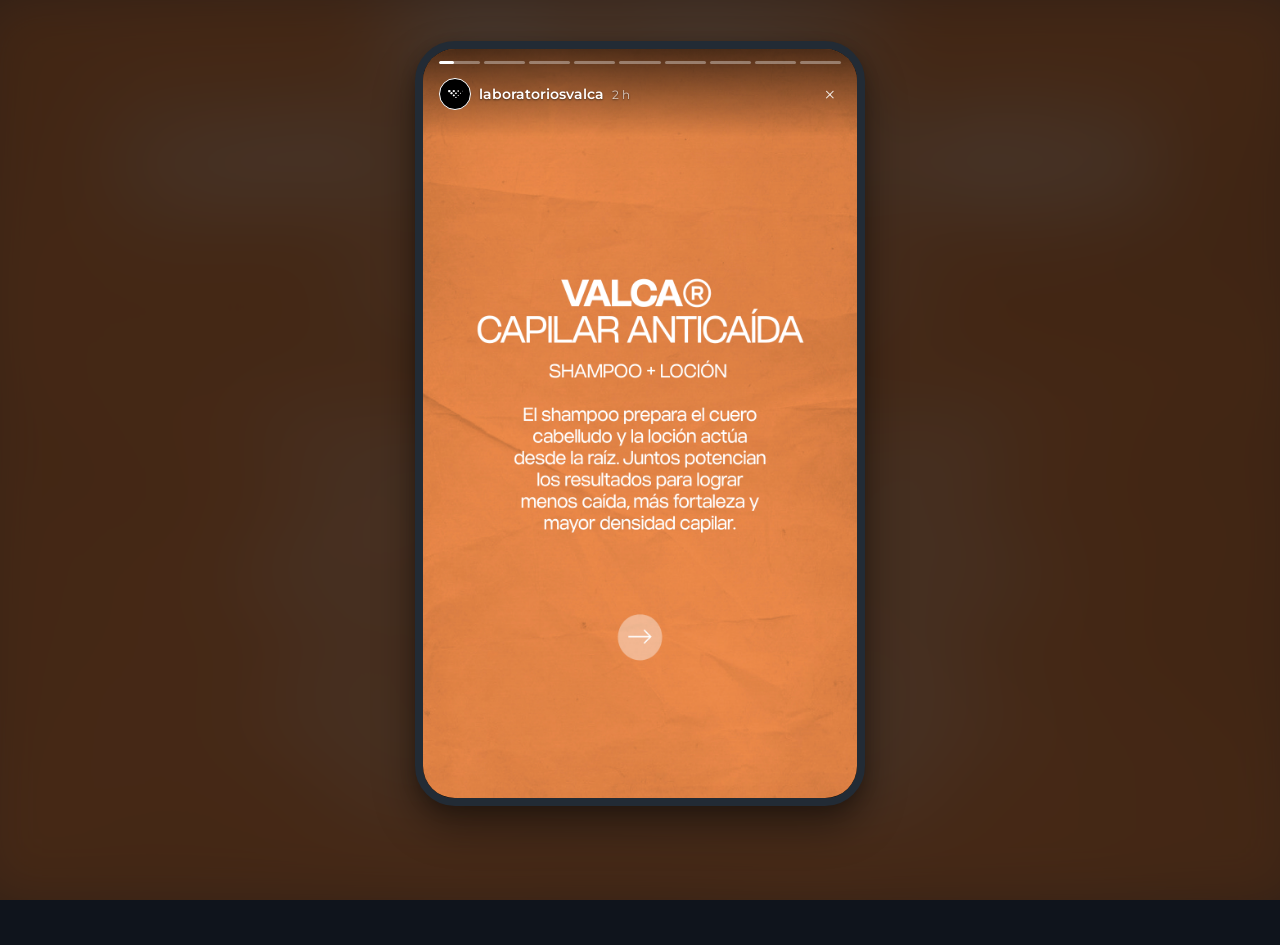
==== pages/capilar.html @ 90b30bab "Agregadas nuevas imagenes" ====
<!DOCTYPE html>
<html lang="es">
<head>
  <meta charset="UTF-8">
  <meta name="viewport" content="width=device-width, initial-scale=1.0, viewport-fit=cover">
  <title>VALCA - Capilar (Stories)</title>
  <meta name="description" content="Descubre todos los usos de la cera Capilar de VALCA.">
  <link rel="stylesheet" href="../index.css">
  <link rel="icon" type="image/png" sizes="32x32" href="../images/favicon_io/favicon-32x32.png">
  <link rel="icon" type="image/png" sizes="16x16" href="../images/favicon_io/favicon-16x16.png">
  <link rel="shortcut icon" href="../images/favicon_io/favicon.ico" type="image/x-icon">
</head>
<body>

  <!-- Fondo difuminado para pantallas de escritorio (Se actualiza dinámicamente mediante JS) -->
  <div class="desktop-bg-blur" id="desktop-blur"></div>

  <!-- Contenedor principal estilo celular (Relación de aspecto 9:16) -->
  <div class="phone-wrapper" id="story-wrapper">

    <!-- Flechas de navegación para escritorio (posicionadas fuera del marco en pantallas grandes) -->
    <button class="desktop-nav-btn desktop-nav-btn-prev" id="desktop-prev" aria-label="Anterior">&#10094;</button>
    <button class="desktop-nav-btn desktop-nav-btn-next" id="desktop-next" aria-label="Siguiente">&#10095;</button>

    <div class="stories-container">
      
      <!-- Capa superior: Barras de progreso y encabezado del perfil -->
      <div class="story-header-overlay">
        <!-- Contenedor de las barras de progreso -->
        <div class="progress-container" id="progress-container">
          <!-- Aquí se generarán dinámicamente los segmentos -->
        </div>

        <!-- Información del perfil / Encabezado -->
        <div class="story-user-info">
          <div class="user-profile">
            <div class="profile-pic" style="background:black;">
              <img src="../images/iso_blanco.png" alt="VALCA">
            </div>
            <span class="username">laboratoriosvalca</span>
            <span class="time-ago">2 h</span>
          </div>
          <div class="header-controls">
            <!-- Botón de cerrar (X) para volver a index.html -->
            <a href="../index.html" class="header-btn close-btn" aria-label="Cerrar" style="text-decoration: none;">&times;</a>
          </div>
        </div>
      </div>

      <!-- Zonas táctiles de navegación -->
      <div class="tap-zones">
        <div class="tap-zone-left" id="tap-left"></div>
        <div class="tap-zone-right" id="tap-right"></div>
      </div>

      <!-- Carril de las diapositivas de las historias -->
      <div class="story-track" id="story-track">
        <!-- Diapositiva 1 -->
        <div class="story-slide active" data-index="0" data-src="../images/Capilar/Capilar_00.png">
          <img src="../images/Capilar/Capilar_00.png" alt="VALCA Capilar - Inicio">
        </div>
        <!-- Diapositiva 2 -->
        <div class="story-slide" data-index="1" data-src="../images/Capilar/Capilar_01.png">
          <img src="../images/Capilar/Capilar_01.png" alt="VALCA Capilar - Usos y Beneficios">
        </div>
        <!-- Diapositiva 3 -->
        <div class="story-slide" data-index="2" data-src="../images/Capilar/Capilar_02.png">
          <img src="../images/Capilar/Capilar_02.png" alt="VALCA Capilar - Detalle">
        </div>
        <!-- Diapositiva 4 -->
        <div class="story-slide" data-index="3" data-src="../images/Capilar/Capilar_03.png">
          <img src="../images/Capilar/Capilar_03.png" alt="VALCA Capilar - Aplicación">
        </div>
        <!-- Diapositiva 5 -->
        <div class="story-slide" data-index="4" data-src="../images/Capilar/Capilar_04.png">
          <img src="../images/Capilar/Capilar_04.png" alt="VALCA Capilar - Cuidado de la piel">
        </div>
        <!-- Diapositiva 6 -->
        <div class="story-slide" data-index="5" data-src="../images/Capilar/Capilar_05.png">
          <img src="../images/Capilar/Capilar_05.png" alt="VALCA Capilar - Humectación">
        </div>
        <!-- Diapositiva 7 -->
        <div class="story-slide" data-index="6" data-src="../images/Capilar/Capilar_06.png">
          <img src="../images/Capilar/Capilar_06.png" alt="VALCA Capilar - Nutrición">
        </div>
        <!-- Diapositiva 8 -->
        <div class="story-slide" data-index="7" data-src="../images/Capilar/Capilar_07.png">
          <img src="../images/Capilar/Capilar_07.png" alt="VALCA Capilar - Alivio">
        </div>
        <!-- Diapositiva 9 -->
        <div class="story-slide" data-index="8" data-src="../images/Capilar/Capilar_08.png">
          <img src="../images/Capilar/Capilar_08.png" alt="VALCA Capilar - Fin">
        </div>
      </div>

    </div>
  </div>

  <script>
    // Configuración
    const STORY_DURATION = 5000; // 5 segundos por diapositiva de historia
    const slides = document.querySelectorAll('.story-slide');
    const totalStories = slides.length;
    
    // Elementos del DOM
    const desktopBlur = document.getElementById('desktop-blur');
    const progressContainer = document.getElementById('progress-container');
    const tapLeft = document.getElementById('tap-left');
    const tapRight = document.getElementById('tap-right');
    const btnPrev = document.getElementById('desktop-prev');
    const btnNext = document.getElementById('desktop-next');
    const storyWrapper = document.getElementById('story-wrapper');

    // Estado de navegación y tiempos
    let currentIndex = 0;
    let startTime = null;
    let elapsedBeforePause = 0;
    let animationFrameId = null;
    let isPaused = false;
    let pointerStartX = 0;
    let pointerStartY = 0;
    let pressStartTime = 0;

    // Construye los segmentos de la barra de progreso dinámicamente
    function setupProgressBars() {
      progressContainer.innerHTML = '';
      for (let i = 0; i < totalStories; i++) {
        const bg = document.createElement('div');
        bg.classList.add('progress-bar-bg');
        
        const fill = document.createElement('div');
        fill.classList.add('progress-bar-fill');
        fill.setAttribute('id', `fill-${i}`);
        
        bg.appendChild(fill);
        progressContainer.appendChild(bg);
      }
    }

    // Actualiza el diseño de las barras de progreso (llena las anteriores, vacía las siguientes)
    function updateProgressBarsUI() {
      for (let i = 0; i < totalStories; i++) {
        const fill = document.getElementById(`fill-${i}`);
        if (i < currentIndex) {
          fill.style.width = '100%';
        } else if (i > currentIndex) {
          fill.style.width = '0%';
        }
      }
    }

    // Bucle central de animación (requestAnimationFrame)
    function tick(timestamp) {
      if (!startTime) {
        startTime = timestamp;
      }

      if (!isPaused) {
        const elapsed = timestamp - startTime + elapsedBeforePause;
        const progress = Math.min((elapsed / STORY_DURATION) * 100, 100);
        
        const currentFill = document.getElementById(`fill-${currentIndex}`);
        if (currentFill) {
          currentFill.style.width = `${progress}%`;
        }

        if (elapsed >= STORY_DURATION) {
          nextStory();
          return;
        }
      } else {
        // Mantiene la línea de tiempo base alineada durante la pausa para evitar saltos al reanudar
        startTime = timestamp;
      }

      animationFrameId = requestAnimationFrame(tick);
    }

    // Cambia la diapositiva actual y activa las animaciones
    function changeStory(newIndex, direction = 'next') {
      if (newIndex < 0 || newIndex >= totalStories) return;

      // Cancela la animación activa
      if (animationFrameId) {
        cancelAnimationFrame(animationFrameId);
      }

      // Clases de efectos de transición
      const currentSlide = slides[currentIndex];
      const nextSlide = slides[newIndex];

      // Remueve las clases de animación anteriores
      slides.forEach(slide => {
        slide.classList.remove('active', 'exit-left', 'exit-right', 'enter-left', 'enter-right');
      });

      // Posiciona la siguiente diapositiva lista para entrar
      if (direction === 'next') {
        currentSlide.classList.add('exit-left');
        nextSlide.classList.add('enter-right');
      } else {
        currentSlide.classList.add('exit-right');
        nextSlide.classList.add('enter-left');
      }

      // Fuerza el redibujado de la página (reflow)
      nextSlide.offsetHeight;

      // Activa la siguiente diapositiva
      nextSlide.classList.add('active');
      
      // Actualiza el estado
      currentIndex = newIndex;
      
      // Actualiza el fondo difuminado y las barras de progreso
      const activeSrc = nextSlide.getAttribute('data-src');
      desktopBlur.style.backgroundImage = `url('${activeSrc}')`;
      
      updateProgressBarsUI();

      // Restablece las variables de tiempo de la animación
      startTime = null;
      elapsedBeforePause = 0;
      isPaused = false;

      // Inicia el bucle de actualización
      animationFrameId = requestAnimationFrame(tick);
    }

    // Ir a la siguiente historia
    function nextStory() {
      if (currentIndex < totalStories - 1) {
        changeStory(currentIndex + 1, 'next');
      } else {
        // Redirige de vuelta a index.html cuando terminan las historias
        window.location.href = '../index.html';
      }
    }

    // Ir a la historia anterior
    function prevStory() {
      if (currentIndex > 0) {
        changeStory(currentIndex - 1, 'prev');
      } else {
        // Reinicia la historia actual al 0% si es la primera diapositiva y se hace clic a la izquierda
        changeStory(0, 'prev');
      }
    }

    // Controlador de pausa
    function pauseStory() {
      if (isPaused) return;
      isPaused = true;
      if (startTime) {
        elapsedBeforePause += (performance.now() - startTime);
      }
      startTime = null;
    }

    // Controlador de reanudación
    function resumeStory() {
      if (!isPaused) return;
      isPaused = false;
      startTime = performance.now();
    }

    // Desencadenadores de interacción y navegación
    
    // Clics y mantener presionado en escritorio
    // Controlador de inicio de presión (PointerDown)
    function handlePointerStart(e) {
      if (e.target.closest('.close-btn')) return;
      pointerStartX = e.clientX;
      pointerStartY = e.clientY;
      pressStartTime = performance.now();
      pauseStory();
    }

    // Controlador de fin de presión (PointerUp)
    function handlePointerEnd(e, clickZone) {
      if (e.target.closest('.close-btn')) return;
      resumeStory();

      const diffX = e.clientX - pointerStartX;
      const diffY = e.clientY - pointerStartY;
      const pressDuration = performance.now() - pressStartTime;

      // Gesto de deslizamiento (al menos 50px de movimiento horizontal)
      if (Math.abs(diffX) > 50 && Math.abs(diffY) < 100) {
        if (diffX < 0) {
          nextStory();
        } else {
          prevStory();
        }
      } else {
        // Tap rápido (menos de 250ms de pulsación)
        if (pressDuration < 250) {
          if (clickZone === 'left') {
            prevStory();
          } else if (clickZone === 'right') {
            nextStory();
          }
        }
      }
    }

    // Configuración de las zonas táctiles (Soporte unificado Mouse y Touch mediante PointerEvents)
    tapLeft.addEventListener('pointerdown', handlePointerStart);
    tapLeft.addEventListener('pointerup', (e) => handlePointerEnd(e, 'left'));
    tapLeft.addEventListener('pointerleave', resumeStory);

    tapRight.addEventListener('pointerdown', handlePointerStart);
    tapRight.addEventListener('pointerup', (e) => handlePointerEnd(e, 'right'));
    tapRight.addEventListener('pointerleave', resumeStory);

    // Botones de flechas para escritorio
    btnPrev.addEventListener('click', prevStory);
    btnNext.addEventListener('click', nextStory);

    // Soporte de teclado (Flechas y Espacio)
    document.addEventListener('keydown', (e) => {
      if (e.key === 'ArrowLeft') {
        prevStory();
      } else if (e.key === 'ArrowRight') {
        nextStory();
      } else if (e.key === ' ') {
        e.preventDefault(); // Evita el desplazamiento de pantalla
        if (isPaused) {
          resumeStory();
        } else {
          pauseStory();
        }
      }
    });

    // Inicializa la página
    setupProgressBars();
    
    // Establece el desenfoque de imagen de fondo inicial
    const initialSrc = slides[0].getAttribute('data-src');
    desktopBlur.style.backgroundImage = `url('${initialSrc}')`;

    // Inicia la reproducción
    animationFrameId = requestAnimationFrame(tick);

  </script>

</body>
</html>
---- index.css ----
/* Importación de Google Fonts */
@import url('https://fonts.googleapis.com/css2?family=Montserrat:wght@300;400;500;600;700&display=swap');

@font-face {
  font-family: 'OskariG2-Book';
  src: url('tipografia/OskariG2-Book.ttf') format('truetype');
  font-weight: normal;
  font-style: normal;
}

:root {
  --font-family: 'Montserrat', sans-serif;
  
  /* Colores de marca */
  --color-teal: #0693a8;
  --color-dark-teal: #1d5662;
  --color-green: #9ab761;
  --color-lavender: #b99ed4;
  --color-pink: #e074bb;
  --color-orange: #e57d20;
  
  --color-bg-desktop: #0f141c;
  --color-card-border: rgba(255, 255, 255, 0.1);
  --shadow-premium: 0 20px 40px rgba(0, 0, 0, 0.4), 0 5px 15px rgba(0, 0, 0, 0.2);
}

* {
  box-sizing: border-box;
  margin: 0;
  padding: 0;
}

html, body {
  font-family: var(--font-family);
  background-color: var(--color-bg-desktop);
  color: #ffffff;
  min-height: 100dvh;
  width: 100%;
  display: flex;
  justify-content: center;
  align-items: center;
  overflow: hidden;
  position: relative;
}

/* Elemento de desenfoque de fondo para escritorio */
.desktop-bg-blur {
  position: absolute;
  top: 0;
  left: 0;
  width: 100%;
  height: 100%;
  background-size: cover;
  background-position: center;
  filter: blur(40px) brightness(0.3);
  z-index: 1;
  transform: scale(1.1); /* Evita los bordes blancos causados por el filtro de desenfoque */
  transition: background-image 0.6s ease-in-out;
}

/* Contenedor principal de relación de aspecto (9:16) */
.phone-wrapper {
  position: relative;
  width: 100%;
  max-width: 450px; /* Ancho similar al iPhone 14 Pro Max en escritorio */
  height: 100dvh;
  max-height: 900px;
  background-color: #000;
  z-index: 2;
  overflow: hidden;
  display: flex;
  flex-direction: column;
  box-shadow: var(--shadow-premium);
  transition: all 0.3s ease;
}

/* En escritorio: Muestra esquinas redondeadas y borde. En móvil: Pantalla completa */
@media (min-width: 480px) {
  .phone-wrapper {
    border-radius: 40px;
    border: 8px solid #222b35;
    max-height: 85dvh;
    transform: translateY(-3dvh); /* Mueve el contenedor un poco hacia arriba */
  }
}

@media (max-width: 479px) {
  .phone-wrapper {
    height: 100dvh;
    max-height: 100dvh;
    border-radius: 0;
    border: none;
  }
  .desktop-bg-blur {
    display: none !important;
  }
}

/* Diseños del panel de botones / menú de inicio */
.menu-container {
  width: 100%;
  height: 100%;
  background: url('images/inicio-textura.jpg') no-repeat center center;
  background-size: cover;
  display: flex;
  flex-direction: column;
  align-items: center;
  justify-content: flex-start;
  padding: calc(65px + env(safe-area-inset-top, 0px)) 24px 40px 24px;
  gap: 15px;
  overflow: hidden;
  box-sizing: border-box;
}

/* Contenedor del Logo de la marca */
.logo-container {
  width: 180px;
  margin-bottom: 15px;
  display: flex;
  justify-content: center;
  align-items: center;
  animation: fadeInDown 0.8s ease-out;
}

.brand-logo {
  width: 100%;
  height: auto;
  object-fit: contain;
}

/* Subtítulo / Párrafo con tipografía premium y sombra */
.menu-subtitle {
  font-family: 'OskariG2-Book', sans-serif;
  font-size: 1.5rem;
  font-weight: normal;
  color: #A2A2A2;
  text-align: center;
  line-height: 1.1;
  max-width: 280px;
  margin-bottom: 25px;
  letter-spacing: -0.01em;
  animation: fadeInUp 0.8s ease-out;
}

/* Lista contenedora de botones */
.buttons-list {
  display: flex;
  flex-direction: column;
  align-items: center;
  width: 100%;
  gap: 15px;
  margin-top: 35px; /* Desplaza la lista de botones un poco más abajo */
  animation: fadeInUp 1s ease-out;
}

/* Diseño base de los botones en flujo natural */
.menu-btn {
  width: 250px;
  height: 48px;
  border-radius: 9999px;
  border: none;
  color: #ffffff;
  font-family: var(--font-family);
  font-size: 0.85rem;
  font-weight: 700;
  letter-spacing: 0.05em;
  text-transform: uppercase;
  display: flex;
  justify-content: center;
  align-items: center;
  cursor: pointer;
  text-decoration: none;
  text-align: center;
  transition: transform 0.25s cubic-bezier(0.175, 0.885, 0.32, 1.275), 
              filter 0.2s ease, 
              box-shadow 0.25s ease;
  box-shadow: 0 4px 10px rgba(0, 0, 0, 0.25);
  box-sizing: border-box;
}

.menu-btn:hover {
  transform: scale(1.05);
  filter: brightness(1.1);
  box-shadow: 0 8px 20px rgba(0, 0, 0, 0.35);
}

.menu-btn:active {
  transform: scale(0.97);
  filter: brightness(0.9);
}

/* Colores específicos de cada botón */
.btn-regeneradora {
  background-color: var(--color-teal);
}

.btn-ultra {
  background-color: var(--color-dark-teal);
}

.btn-pocket {
  background-color: var(--color-green);
}

.btn-estrias {
  background-color: var(--color-lavender);
}

.btn-intima {
  background-color: var(--color-pink);
}

.btn-capilar {
  background-color: var(--color-orange);
}

/* Animaciones Premium */
@keyframes fadeInDown {
  from {
    opacity: 0;
    transform: translateY(-20px);
  }
  to {
    opacity: 1;
    transform: translateY(0);
  }
}

@keyframes fadeInUp {
  from {
    opacity: 0;
    transform: translateY(20px);
  }
  to {
    opacity: 1;
    transform: translateY(0);
  }
}

/* Estilos del componente de historias (Stories) */
.stories-container {
  position: relative;
  width: 100%;
  height: 100%;
  background-color: #000;
  overflow: hidden;
  user-select: none;
}

/* Carril contenedor de las imágenes de historias */
.story-track {
  width: 100%;
  height: 100%;
  position: relative;
  overflow: hidden;
}

/* Contenedor de diapositiva de historia individual */
.story-slide {
  position: absolute;
  top: 0;
  left: 0;
  width: 100%;
  height: 100%;
  opacity: 0;
  visibility: hidden;
  transition: opacity 0.4s ease, transform 0.4s cubic-bezier(0.16, 1, 0.3, 1);
  z-index: 1;
}

.story-slide.active {
  opacity: 1;
  visibility: visible;
  z-index: 2;
}

/* Recorte de la barra de progreso estática pre-renderizada:
   Las imágenes de la 4 a la 9 ya vienen con una barra de progreso estática arriba.
   Para ocultarla, recortamos el 5% superior de las imágenes, escalándolas
   ligeramente para que sigan llenando el contenedor perfectamente.
*/
.story-slide img {
  width: 100%;
  height: 105%; /* Hace la imagen más alta */
  margin-top: -5%; /* Desplaza la imagen hacia arriba para recortar la barra estática superior */
  object-fit: cover;
  pointer-events: none;
}

/* Zonas táctiles de navegación */
.tap-zones {
  position: absolute;
  top: 0;
  left: 0;
  width: 100%;
  height: 100%;
  z-index: 10;
  display: flex;
  touch-action: none;
}

.tap-zone-left {
  width: 30%;
  height: 100%;
  cursor: w-resize;
}

.tap-zone-right {
  width: 70%;
  height: 100%;
  cursor: e-resize;
}

/* Capa superior de estilo Instagram (gradiente oscuro) */
.story-header-overlay {
  position: absolute;
  top: 0;
  left: 0;
  width: 100%;
  padding: 12px 16px 24px 16px;
  background: linear-gradient(to bottom, rgba(0,0,0,0.65) 0%, rgba(0,0,0,0) 100%);
  z-index: 20;
  display: flex;
  flex-direction: column;
  gap: 12px;
  pointer-events: none;
}

/* Contenedor de la barra de progreso */
.progress-container {
  display: flex;
  width: 100%;
  gap: 4px;
}

.progress-bar-bg {
  flex: 1;
  height: 3px;
  background-color: rgba(255, 255, 255, 0.35);
  border-radius: 999px;
  overflow: hidden;
}

.progress-bar-fill {
  height: 100%;
  width: 0%;
  background-color: #ffffff;
  border-radius: 999px;
  transition: width 0.1s linear; /* Pasos rápidos para una animación fluida */
}

/* Información de perfil en el encabezado */
.story-user-info {
  display: flex;
  align-items: center;
  justify-content: space-between;
  width: 100%;
  pointer-events: auto;
}

.user-profile {
  display: flex;
  align-items: center;
  gap: 8px;
}

.profile-pic {
  width: 32px;
  height: 32px;
  border-radius: 50%;
  background-color: #fff;
  border: 1.5px solid #ffffff;
  display: flex;
  justify-content: center;
  align-items: center;
  overflow: hidden;
  font-weight: 700;
  color: var(--color-teal);
  font-size: 0.75rem;
}

.profile-pic img {
  width: 70%;
  height: 70%;
  object-fit: contain;
}

.username {
  font-size: 0.85rem;
  font-weight: 600;
  text-shadow: 0 1px 2px rgba(0,0,0,0.5);
  color: #fff;
}

.time-ago {
  font-size: 0.75rem;
  font-weight: 400;
  color: rgba(255, 255, 255, 0.7);
  text-shadow: 0 1px 2px rgba(0,0,0,0.5);
}

.header-controls {
  display: flex;
  align-items: center;
  gap: 12px;
}

.header-btn {
  background: none;
  border: none;
  color: #ffffff;
  font-size: 1.25rem;
  cursor: pointer;
  display: flex;
  justify-content: center;
  align-items: center;
  opacity: 0.85;
  transition: opacity 0.2s, transform 0.2s;
  padding: 4px;
}

.header-btn:hover {
  opacity: 1;
  transform: scale(1.1);
}

.close-btn {
  font-size: 1.5rem;
  font-weight: 300;
}

/* Botones de flechas para escritorio */
.desktop-nav-btn {
  position: absolute;
  top: 50%;
  transform: translateY(-50%);
  width: 44px;
  height: 44px;
  border-radius: 50%;
  background-color: rgba(255, 255, 255, 0.15);
  border: 1px solid rgba(255, 255, 255, 0.25);
  color: #ffffff;
  display: flex;
  justify-content: center;
  align-items: center;
  cursor: pointer;
  z-index: 15;
  backdrop-filter: blur(10px);
  transition: background-color 0.25s, opacity 0.25s, transform 0.2s;
  opacity: 0;
  pointer-events: none;
}

.phone-wrapper:hover .desktop-nav-btn {
  @media (min-width: 768px) {
    opacity: 0.85;
    pointer-events: auto;
  }
}

.desktop-nav-btn:hover {
  background-color: rgba(255, 255, 255, 0.3);
  transform: translateY(-50%) scale(1.05);
}

.desktop-nav-btn-prev {
  left: -60px;
}

.desktop-nav-btn-next {
  right: -60px;
}

@media (max-width: 580px) {
  /* Oculta los botones de escritorio si el marco ocupa casi todo el ancho de pantalla */
  .desktop-nav-btn {
    display: none !important;
  }
}

/* Notificación Toast Premium */
.toast-container {
  position: absolute;
  bottom: calc(5dvh + env(safe-area-inset-bottom, 0px));
  left: 50%;
  transform: translateX(-50%) translateY(25dvh);
  background-color: rgba(15, 20, 28, 0.95);
  border: 1px solid var(--color-card-border);
  color: #ffffff;
  padding: 12px 24px;
  border-radius: 16px;
  font-size: 0.85rem;
  font-weight: 500;
  display: flex;
  align-items: center;
  gap: 10px;
  box-shadow: 0 10px 25px rgba(0, 0, 0, 0.3);
  z-index: 100;
  width: 80%;
  pointer-events: none;
  opacity: 0;
  transition: transform 0.4s cubic-bezier(0.175, 0.885, 0.32, 1.275), 
              opacity 0.3s ease;
  backdrop-filter: blur(10px);
}

.toast-container.show {
  transform: translateX(-50%) translateY(0);
  opacity: 1;
}

.toast-icon {
  width: 8px;
  height: 8px;
  border-radius: 50%;
}

/* Efectos de transición de historias - Deslizamiento estilo Instagram (baraja de cartas) */
.story-slide.exit-left {
  opacity: 0;
  transform: translateX(-20%) scale(0.94);
  z-index: 1;
}

.story-slide.enter-right {
  opacity: 1; /* Mantiene la diapositiva visible mientras se desliza hacia adentro */
  transform: translateX(100%);
  z-index: 3;
}

.story-slide.exit-right {
  opacity: 1; /* Mantiene la diapositiva visible mientras se desliza hacia afuera */
  transform: translateX(100%);
  z-index: 3;
}

.story-slide.enter-left {
  opacity: 0;
  transform: translateX(-20%) scale(0.94);
  z-index: 1;
}

.story-slide.active {
  opacity: 1;
  visibility: visible;
  z-index: 2;
  transform: translateX(0) scale(1);
}
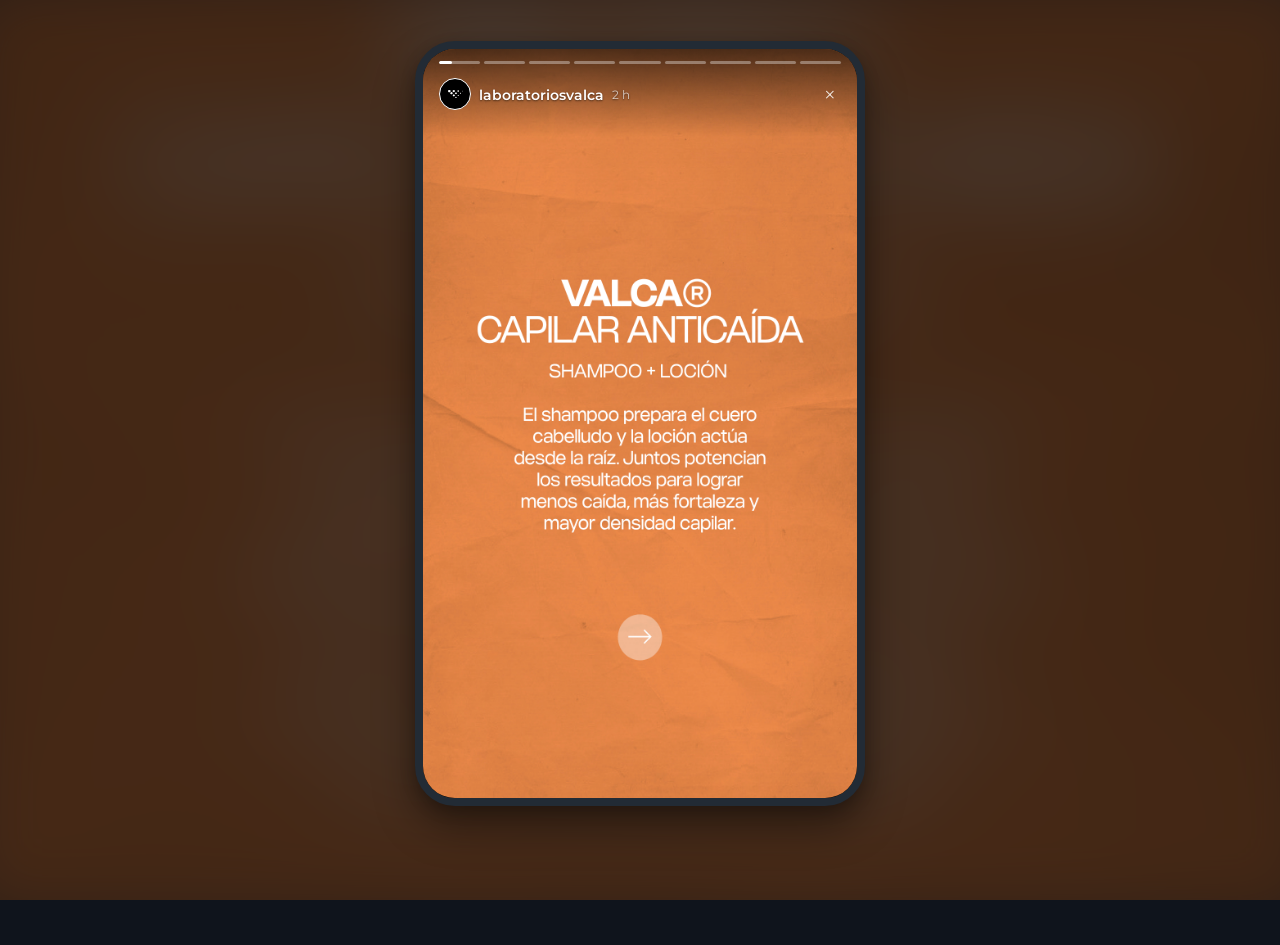
==== commit 3376bc05: "Link a ecommerce" ====
--- a/pages/capilar.html
+++ b/pages/capilar.html
@@ -37,7 +37,7 @@
             <div class="profile-pic" style="background:black;">
               <img src="../images/iso_blanco.png" alt="VALCA">
             </div>
-            <span class="username">laboratoriosvalca</span>
+            <a href="https://valca.com.ar" target="_blank" style="text-decoration: none;"><span class="username">laboratoriosvalca</span></a>
             <span class="time-ago">2 h</span>
           </div>
           <div class="header-controls">
@@ -90,6 +90,10 @@
         <!-- Diapositiva 9 -->
         <div class="story-slide" data-index="8" data-src="../images/Capilar/Capilar_08.png">
           <img src="../images/Capilar/Capilar_08.png" alt="VALCA Capilar - Fin">
+          <div class="story-slide-overlay">
+            <p class="story-coming-soon">Muy pronto en</p>
+            <a href="https://valca.com.ar" target="_blank" class="story-cta-btn">valca.com.ar</a>
+          </div>
         </div>
       </div>
 
@@ -269,7 +273,7 @@
     // Clics y mantener presionado en escritorio
     // Controlador de inicio de presión (PointerDown)
     function handlePointerStart(e) {
-      if (e.target.closest('.close-btn')) return;
+      if (e.target.closest('.close-btn') || e.target.closest('.story-cta-btn')) return;
       pointerStartX = e.clientX;
       pointerStartY = e.clientY;
       pressStartTime = performance.now();
@@ -278,7 +282,7 @@
 
     // Controlador de fin de presión (PointerUp)
     function handlePointerEnd(e, clickZone) {
-      if (e.target.closest('.close-btn')) return;
+      if (e.target.closest('.close-btn') || e.target.closest('.story-cta-btn')) return;
       resumeStory();
 
       const diffX = e.clientX - pointerStartX;
--- a/index.css
+++ b/index.css
@@ -106,20 +106,28 @@
   flex-direction: column;
   align-items: center;
   justify-content: flex-start;
-  padding: calc(65px + env(safe-area-inset-top, 0px)) 24px 40px 24px;
-  gap: 15px;
-  overflow: hidden;
+  padding: calc(35px + env(safe-area-inset-top, 0px)) 20px 25px 20px;
+  gap: 10px;
+  overflow-y: auto;
+  overflow-x: hidden;
   box-sizing: border-box;
+  scrollbar-width: none; /* Firefox */
+  -ms-overflow-style: none; /* IE and Edge */
+}
+
+.menu-container::-webkit-scrollbar {
+  display: none; /* Chrome, Safari, Opera */
 }
 
 /* Contenedor del Logo de la marca */
 .logo-container {
-  width: 180px;
-  margin-bottom: 15px;
+  width: 150px;
+  margin-bottom: 2px;
   display: flex;
   justify-content: center;
   align-items: center;
   animation: fadeInDown 0.8s ease-out;
+  flex-shrink: 0;
 }
 
 .brand-logo {
@@ -131,87 +139,67 @@
 /* Subtítulo / Párrafo con tipografía premium y sombra */
 .menu-subtitle {
   font-family: 'OskariG2-Book', sans-serif;
-  font-size: 1.5rem;
+  font-size: 1.3rem;
   font-weight: normal;
   color: #A2A2A2;
   text-align: center;
-  line-height: 1.1;
-  max-width: 280px;
-  margin-bottom: 25px;
+  line-height: 1.15;
+  max-width: 260px;
+  margin-bottom: 8px;
   letter-spacing: -0.01em;
   animation: fadeInUp 0.8s ease-out;
-}
-
-/* Lista contenedora de botones */
-.buttons-list {
-  display: flex;
-  flex-direction: column;
-  align-items: center;
-  width: 100%;
-  gap: 15px;
-  margin-top: 35px; /* Desplaza la lista de botones un poco más abajo */
+  flex-shrink: 0;
+}
+
+/* Cuadrícula contenedora de tarjetas del menú */
+.menu-grid {
+  display: grid;
+  grid-template-columns: repeat(2, 1fr);
+  gap: 12px;
+  width: 100%;
+  max-width: 390px;
+  margin-top: 25px;
   animation: fadeInUp 1s ease-out;
-}
-
-/* Diseño base de los botones en flujo natural */
-.menu-btn {
-  width: 250px;
-  height: 48px;
-  border-radius: 9999px;
-  border: none;
-  color: #ffffff;
-  font-family: var(--font-family);
-  font-size: 0.85rem;
-  font-weight: 700;
-  letter-spacing: 0.05em;
-  text-transform: uppercase;
-  display: flex;
-  justify-content: center;
-  align-items: center;
-  cursor: pointer;
+  padding: 2px;
+}
+
+/* Estilos de cada tarjeta de menú */
+.menu-card {
+  display: block;
+  width: 100%;
+  border-radius: 16px;
+  overflow: hidden;
+  box-shadow: 0 6px 16px rgba(0, 0, 0, 0.12), 0 2px 5px rgba(0, 0, 0, 0.06);
+  transition: transform 0.28s cubic-bezier(0.175, 0.885, 0.32, 1.275), 
+              box-shadow 0.28s ease, 
+              filter 0.2s ease;
   text-decoration: none;
-  text-align: center;
-  transition: transform 0.25s cubic-bezier(0.175, 0.885, 0.32, 1.275), 
-              filter 0.2s ease, 
-              box-shadow 0.25s ease;
-  box-shadow: 0 4px 10px rgba(0, 0, 0, 0.25);
-  box-sizing: border-box;
-}
-
-.menu-btn:hover {
-  transform: scale(1.05);
-  filter: brightness(1.1);
-  box-shadow: 0 8px 20px rgba(0, 0, 0, 0.35);
-}
-
-.menu-btn:active {
-  transform: scale(0.97);
-  filter: brightness(0.9);
-}
-
-/* Colores específicos de cada botón */
-.btn-regeneradora {
-  background-color: var(--color-teal);
-}
-
-.btn-ultra {
-  background-color: var(--color-dark-teal);
-}
-
-.btn-pocket {
-  background-color: var(--color-green);
-}
-
-.btn-estrias {
-  background-color: var(--color-lavender);
-}
-
-.btn-intima {
-  background-color: var(--color-pink);
-}
-
-.btn-capilar {
-  background-color: var(--color-orange);
+  background-color: transparent;
+  transform: translateZ(0);
+}
+
+.menu-card-img {
+  width: 100%;
+  height: auto;
+  display: block;
+  border-radius: 16px;
+  object-fit: cover;
+  transition: transform 0.35s ease;
+}
+
+.menu-card:hover {
+  transform: translateY(-3px) scale(1.025);
+  box-shadow: 0 12px 24px rgba(0, 0, 0, 0.2), 0 4px 8px rgba(0, 0, 0, 0.1);
+  filter: brightness(1.02);
+}
+
+.menu-card:hover .menu-card-img {
+  transform: scale(1.02);
+}
+
+.menu-card:active {
+  transform: translateY(0) scale(0.97);
+  box-shadow: 0 3px 8px rgba(0, 0, 0, 0.15);
 }
 
 /* Animaciones Premium */
@@ -266,12 +254,14 @@
   visibility: hidden;
   transition: opacity 0.4s ease, transform 0.4s cubic-bezier(0.16, 1, 0.3, 1);
   z-index: 1;
+  pointer-events: none;
 }
 
 .story-slide.active {
   opacity: 1;
   visibility: visible;
-  z-index: 2;
+  z-index: 15;
+  pointer-events: none;
 }
 
 /* Recorte de la barra de progreso estática pre-renderizada:
@@ -543,6 +533,61 @@
 .story-slide.active {
   opacity: 1;
   visibility: visible;
-  z-index: 2;
+  z-index: 15;
   transform: translateX(0) scale(1);
-}
+  pointer-events: none;
+}
+
+/* Overlay para diapositivas con texto y llamado a la acción */
+.story-slide-overlay {
+  position: absolute;
+  top: 60%;
+  left: 50%;
+  transform: translate(-50%, -50%);
+  display: flex;
+  flex-direction: column;
+  align-items: center;
+  gap: 18px;
+  width: 85%;
+  text-align: center;
+  z-index: 25;
+  pointer-events: none;
+}
+
+.story-coming-soon {
+  font-family: var(--font-family);
+  font-size: 1.6rem;
+  font-weight: 400;
+  color: #ffffff;
+  letter-spacing: -0.02em;
+  text-shadow: 0 2px 8px rgba(0, 0, 0, 0.25);
+  margin: 0;
+  pointer-events: none;
+}
+
+.story-cta-btn {
+  display: inline-flex;
+  align-items: center;
+  justify-content: center;
+  padding: 12px 32px;
+  background-color: #ffffff;
+  color: #1a1a1a;
+  font-family: var(--font-family);
+  font-size: 0.95rem;
+  font-weight: 600;
+  border-radius: 50px;
+  text-decoration: none;
+  box-shadow: 0 4px 18px rgba(0, 0, 0, 0.2);
+  transition: all 0.25s ease;
+  cursor: pointer;
+  pointer-events: auto;
+}
+
+.story-cta-btn:hover,
+.story-cta-btn:active {
+  transform: translateY(-2px) scale(1.03);
+  box-shadow: 0 6px 22px rgba(0, 0, 0, 0.3);
+  background-color: #f8f9fa;
+  color: #000000;
+}
+
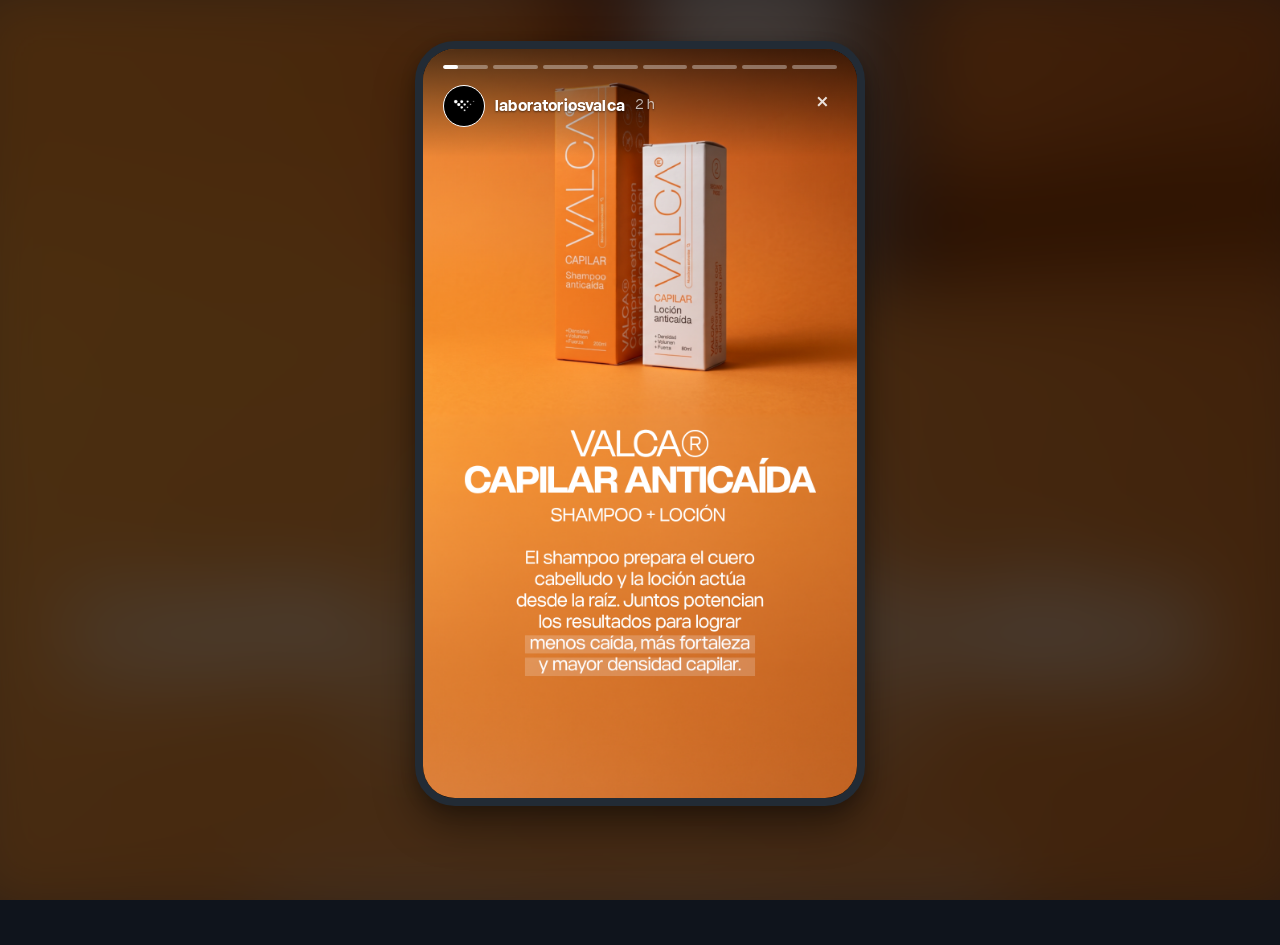
==== commit f72de9bf: "feat: load product photos in all stories and add Talones and Post Solar pages Replace story slides w" ====
--- a/pages/capilar.html
+++ b/pages/capilar.html
@@ -56,42 +56,38 @@
       <!-- Carril de las diapositivas de las historias -->
       <div class="story-track" id="story-track">
         <!-- Diapositiva 1 -->
-        <div class="story-slide active" data-index="0" data-src="../images/Capilar/Capilar_00.png">
-          <img src="../images/Capilar/Capilar_00.png" alt="VALCA Capilar - Inicio">
+        <div class="story-slide story-slide--full active" data-index="0" data-src="../images/Capilar/00.png">
+          <img src="../images/Capilar/00.png" alt="VALCA Capilar - 1 de 8">
         </div>
         <!-- Diapositiva 2 -->
-        <div class="story-slide" data-index="1" data-src="../images/Capilar/Capilar_01.png">
-          <img src="../images/Capilar/Capilar_01.png" alt="VALCA Capilar - Usos y Beneficios">
+        <div class="story-slide story-slide--full" data-index="1" data-src="../images/Capilar/01.png">
+          <img src="../images/Capilar/01.png" alt="VALCA Capilar - 2 de 8">
         </div>
         <!-- Diapositiva 3 -->
-        <div class="story-slide" data-index="2" data-src="../images/Capilar/Capilar_02.png">
-          <img src="../images/Capilar/Capilar_02.png" alt="VALCA Capilar - Detalle">
+        <div class="story-slide story-slide--full" data-index="2" data-src="../images/Capilar/02.png">
+          <img src="../images/Capilar/02.png" alt="VALCA Capilar - 3 de 8">
         </div>
         <!-- Diapositiva 4 -->
-        <div class="story-slide" data-index="3" data-src="../images/Capilar/Capilar_03.png">
-          <img src="../images/Capilar/Capilar_03.png" alt="VALCA Capilar - Aplicación">
+        <div class="story-slide story-slide--full" data-index="3" data-src="../images/Capilar/03.png">
+          <img src="../images/Capilar/03.png" alt="VALCA Capilar - 4 de 8">
         </div>
         <!-- Diapositiva 5 -->
-        <div class="story-slide" data-index="4" data-src="../images/Capilar/Capilar_04.png">
-          <img src="../images/Capilar/Capilar_04.png" alt="VALCA Capilar - Cuidado de la piel">
+        <div class="story-slide story-slide--full" data-index="4" data-src="../images/Capilar/04.png">
+          <img src="../images/Capilar/04.png" alt="VALCA Capilar - 5 de 8">
         </div>
         <!-- Diapositiva 6 -->
-        <div class="story-slide" data-index="5" data-src="../images/Capilar/Capilar_05.png">
-          <img src="../images/Capilar/Capilar_05.png" alt="VALCA Capilar - Humectación">
+        <div class="story-slide story-slide--full" data-index="5" data-src="../images/Capilar/05.png">
+          <img src="../images/Capilar/05.png" alt="VALCA Capilar - 6 de 8">
         </div>
         <!-- Diapositiva 7 -->
-        <div class="story-slide" data-index="6" data-src="../images/Capilar/Capilar_06.png">
-          <img src="../images/Capilar/Capilar_06.png" alt="VALCA Capilar - Nutrición">
+        <div class="story-slide story-slide--full" data-index="6" data-src="../images/Capilar/06.png">
+          <img src="../images/Capilar/06.png" alt="VALCA Capilar - 7 de 8">
         </div>
         <!-- Diapositiva 8 -->
-        <div class="story-slide" data-index="7" data-src="../images/Capilar/Capilar_07.png">
-          <img src="../images/Capilar/Capilar_07.png" alt="VALCA Capilar - Alivio">
-        </div>
-        <!-- Diapositiva 9 -->
-        <div class="story-slide" data-index="8" data-src="../images/Capilar/Capilar_08.png">
-          <img src="../images/Capilar/Capilar_08.png" alt="VALCA Capilar - Fin">
+        <div class="story-slide story-slide--full" data-index="7" data-src="../images/Capilar/07-cta.png">
+          <img src="../images/Capilar/07-cta.png" alt="VALCA Capilar - 8 de 8">
           <div class="story-slide-overlay">
-            <p class="story-coming-soon">Muy pronto en</p>
+            <p class="story-coming-soon">Conseguí la tuya en</p>
             <a href="https://valca.com.ar" target="_blank" class="story-cta-btn">valca.com.ar</a>
           </div>
         </div>
--- a/index.css
+++ b/index.css
@@ -5,6 +5,13 @@
   font-family: 'OskariG2-Book';
   src: url('tipografia/OskariG2-Book.ttf') format('truetype');
   font-weight: normal;
+  font-style: normal;
+}
+
+@font-face {
+  font-family: 'OskariG2-SemiBold';
+  src: url('tipografia/OskariG2-SemiBold.ttf') format('truetype');
+  font-weight: 600;
   font-style: normal;
 }
 
@@ -100,14 +107,17 @@
 .menu-container {
   width: 100%;
   height: 100%;
-  background: url('images/inicio-textura.jpg') no-repeat center center;
-  background-size: cover;
+  background: #fafafa;
   display: flex;
   flex-direction: column;
   align-items: center;
   justify-content: flex-start;
-  padding: calc(35px + env(safe-area-inset-top, 0px)) 20px 25px 20px;
-  gap: 10px;
+  padding: 0 0 env(safe-area-inset-bottom, 0px) 0;
+  gap: 0;
+  /* Diseño sobre un "artboard" 9:16 de 1080 px: todo se mide en --k (1 px de diseño).
+     El artboard se ajusta al ancho o al alto disponible (el que limite) y el bloque
+     queda centrado en vertical, así se ve igual de armado en cualquier dispositivo. */
+  container-type: size;
   overflow-y: auto;
   overflow-x: hidden;
   box-sizing: border-box;
@@ -119,10 +129,23 @@
   display: none; /* Chrome, Safari, Opera */
 }
 
+.menu-container > *,
+.menu-container::after {
+  --k: calc(min(100cqw, 56.25cqh) / 1080);
+}
+
+/* Espaciador inferior: sube un poco el bloque (el PNG del logo trae aire arriba) */
+.menu-container::after {
+  content: '';
+  flex: 0 0 calc(160 * var(--k));
+}
+
 /* Contenedor del Logo de la marca */
 .logo-container {
-  width: 150px;
-  margin-bottom: 2px;
+  /* el PNG trae aire alrededor: el texto ocupa ~84% de este ancho */
+  width: calc(813 * var(--k));
+  margin-top: auto; /* centra el bloque en vertical */
+  margin-bottom: 0;
   display: flex;
   justify-content: center;
   align-items: center;
@@ -139,14 +162,15 @@
 /* Subtítulo / Párrafo con tipografía premium y sombra */
 .menu-subtitle {
   font-family: 'OskariG2-Book', sans-serif;
-  font-size: 1.3rem;
+  /* Diseño: texto de ~360 px de ancho */
+  font-size: calc(52 * var(--k));
+  margin-top: calc(-11 * var(--k)); /* pegado al logo, que trae aire abajo */
   font-weight: normal;
-  color: #A2A2A2;
+  color: #000;
   text-align: center;
   line-height: 1.15;
-  max-width: 260px;
-  margin-bottom: 8px;
-  letter-spacing: -0.01em;
+  margin-bottom: 0;
+  letter-spacing: 0.01em;
   animation: fadeInUp 0.8s ease-out;
   flex-shrink: 0;
 }
@@ -155,24 +179,20 @@
 .menu-grid {
   display: grid;
   grid-template-columns: repeat(2, 1fr);
-  gap: 12px;
-  width: 100%;
-  max-width: 390px;
-  margin-top: 25px;
+  /* Grilla un 25% más grande que el diseño (758 → 950 px) para aprovechar el alto */
+  gap: calc(20 * var(--k));
+  width: calc(950 * var(--k));
+  margin-top: calc(112 * var(--k));
+  margin-bottom: auto;
   animation: fadeInUp 1s ease-out;
-  padding: 2px;
-}
-
-/* Estilos de cada tarjeta de menú */
+}
+
+/* Estilos de cada tarjeta de menú.
+   Las imágenes traen las esquinas redondeadas (PNG transparente): la sombra va con drop-shadow */
 .menu-card {
   display: block;
   width: 100%;
-  border-radius: 16px;
-  overflow: hidden;
-  box-shadow: 0 6px 16px rgba(0, 0, 0, 0.12), 0 2px 5px rgba(0, 0, 0, 0.06);
-  transition: transform 0.28s cubic-bezier(0.175, 0.885, 0.32, 1.275), 
-              box-shadow 0.28s ease, 
-              filter 0.2s ease;
+  transition: transform 0.28s cubic-bezier(0.175, 0.885, 0.32, 1.275);
   text-decoration: none;
   background-color: transparent;
   transform: translateZ(0);
@@ -182,24 +202,25 @@
   width: 100%;
   height: auto;
   display: block;
-  border-radius: 16px;
-  object-fit: cover;
-  transition: transform 0.35s ease;
-}
-
-.menu-card:hover {
+  filter: drop-shadow(0 4px 8px rgba(0, 0, 0, 0.14));
+  transition: filter 0.28s ease;
+}
+
+a.menu-card:hover {
   transform: translateY(-3px) scale(1.025);
-  box-shadow: 0 12px 24px rgba(0, 0, 0, 0.2), 0 4px 8px rgba(0, 0, 0, 0.1);
-  filter: brightness(1.02);
-}
-
-.menu-card:hover .menu-card-img {
-  transform: scale(1.02);
-}
-
-.menu-card:active {
+}
+
+a.menu-card:hover .menu-card-img {
+  filter: drop-shadow(0 8px 14px rgba(0, 0, 0, 0.2));
+}
+
+a.menu-card:active {
   transform: translateY(0) scale(0.97);
-  box-shadow: 0 3px 8px rgba(0, 0, 0, 0.15);
+}
+
+/* Tarjetas "muy pronto": sin enlace ni efectos */
+.menu-card.is-soon {
+  cursor: default;
 }
 
 /* Animaciones Premium */
@@ -277,6 +298,12 @@
   pointer-events: none;
 }
 
+/* Diapositivas a pantalla completa (sin barra estática arriba): sin recorte ni estiramiento */
+.story-slide--full img {
+  height: 100%;
+  margin-top: 0;
+}
+
 /* Zonas táctiles de navegación */
 .tap-zones {
   position: absolute;
@@ -307,12 +334,12 @@
   top: 0;
   left: 0;
   width: 100%;
-  padding: 12px 16px 24px 16px;
+  padding: 16px 20px 30px 20px;
   background: linear-gradient(to bottom, rgba(0,0,0,0.65) 0%, rgba(0,0,0,0) 100%);
   z-index: 20;
   display: flex;
   flex-direction: column;
-  gap: 12px;
+  gap: 16px;
   pointer-events: none;
 }
 
@@ -320,12 +347,12 @@
 .progress-container {
   display: flex;
   width: 100%;
-  gap: 4px;
+  gap: 5px;
 }
 
 .progress-bar-bg {
   flex: 1;
-  height: 3px;
+  height: 4px;
   background-color: rgba(255, 255, 255, 0.35);
   border-radius: 999px;
   overflow: hidden;
@@ -351,12 +378,12 @@
 .user-profile {
   display: flex;
   align-items: center;
-  gap: 8px;
+  gap: 10px;
 }
 
 .profile-pic {
-  width: 32px;
-  height: 32px;
+  width: 42px;
+  height: 42px;
   border-radius: 50%;
   background-color: #fff;
   border: 1.5px solid #ffffff;
@@ -376,14 +403,17 @@
 }
 
 .username {
-  font-size: 0.85rem;
+  font-family: 'OskariG2-SemiBold', sans-serif;
+  font-size: 1.1rem;
   font-weight: 600;
+  letter-spacing: 0.01em;
   text-shadow: 0 1px 2px rgba(0,0,0,0.5);
   color: #fff;
 }
 
 .time-ago {
-  font-size: 0.75rem;
+  font-family: 'OskariG2-Book', sans-serif;
+  font-size: 1rem;
   font-weight: 400;
   color: rgba(255, 255, 255, 0.7);
   text-shadow: 0 1px 2px rgba(0,0,0,0.5);
@@ -415,8 +445,10 @@
 }
 
 .close-btn {
-  font-size: 1.5rem;
+  font-family: 'OskariG2-Book', sans-serif;
+  font-size: 2.1rem;
   font-weight: 300;
+  padding: 4px 8px;
 }
 
 /* Botones de flechas para escritorio */
@@ -468,43 +500,6 @@
   }
 }
 
-/* Notificación Toast Premium */
-.toast-container {
-  position: absolute;
-  bottom: calc(5dvh + env(safe-area-inset-bottom, 0px));
-  left: 50%;
-  transform: translateX(-50%) translateY(25dvh);
-  background-color: rgba(15, 20, 28, 0.95);
-  border: 1px solid var(--color-card-border);
-  color: #ffffff;
-  padding: 12px 24px;
-  border-radius: 16px;
-  font-size: 0.85rem;
-  font-weight: 500;
-  display: flex;
-  align-items: center;
-  gap: 10px;
-  box-shadow: 0 10px 25px rgba(0, 0, 0, 0.3);
-  z-index: 100;
-  width: 80%;
-  pointer-events: none;
-  opacity: 0;
-  transition: transform 0.4s cubic-bezier(0.175, 0.885, 0.32, 1.275), 
-              opacity 0.3s ease;
-  backdrop-filter: blur(10px);
-}
-
-.toast-container.show {
-  transform: translateX(-50%) translateY(0);
-  opacity: 1;
-}
-
-.toast-icon {
-  width: 8px;
-  height: 8px;
-  border-radius: 50%;
-}
-
 /* Efectos de transición de historias - Deslizamiento estilo Instagram (baraja de cartas) */
 .story-slide.exit-left {
   opacity: 0;
@@ -541,7 +536,7 @@
 /* Overlay para diapositivas con texto y llamado a la acción */
 .story-slide-overlay {
   position: absolute;
-  top: 60%;
+  top: 86%;
   left: 50%;
   transform: translate(-50%, -50%);
   display: flex;
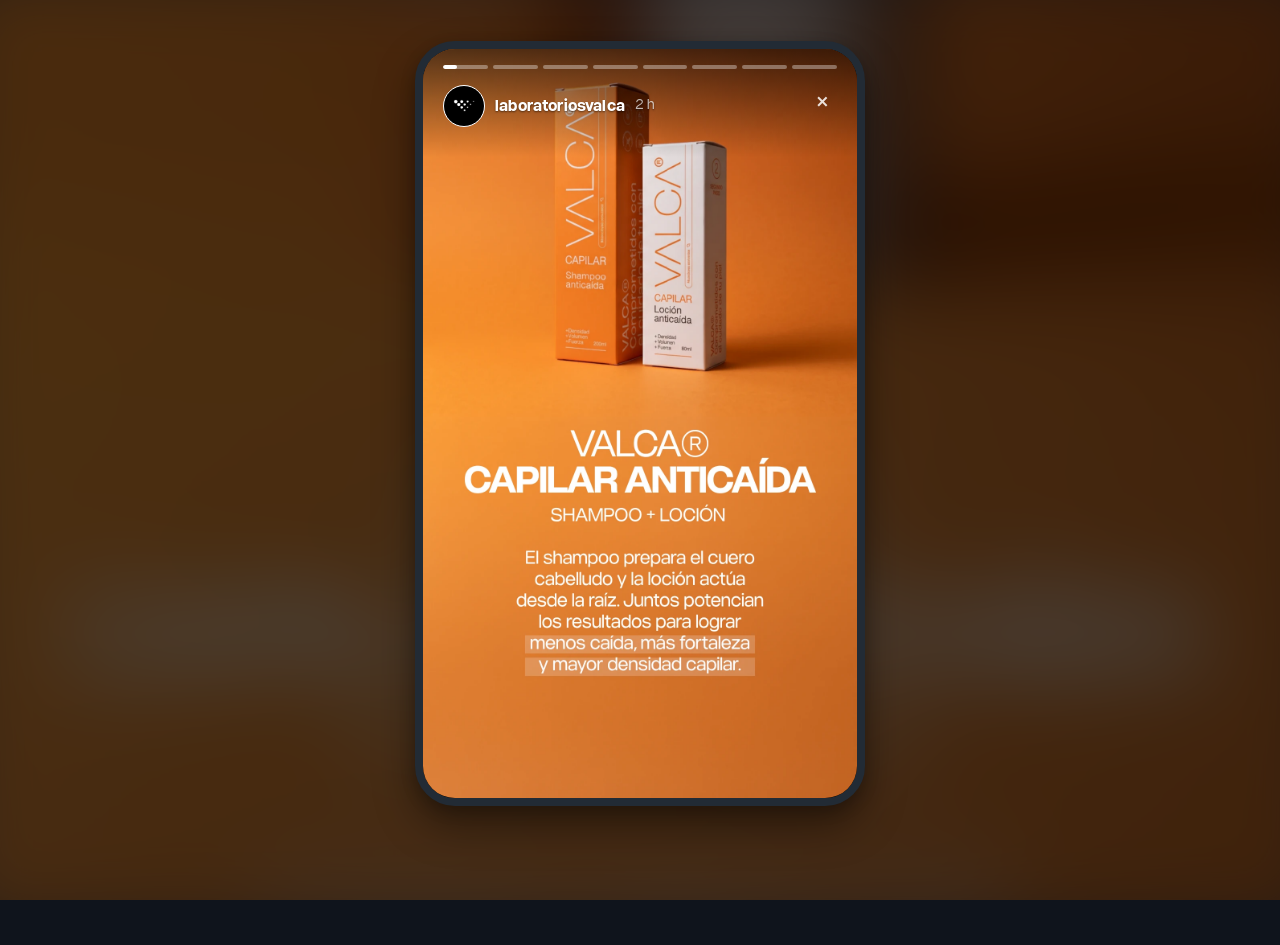
==== commit 8a9feebc: "perf: convert story photos to WebP to fix Pages deploy timeout" ====
--- a/pages/capilar.html
+++ b/pages/capilar.html
@@ -56,36 +56,36 @@
       <!-- Carril de las diapositivas de las historias -->
       <div class="story-track" id="story-track">
         <!-- Diapositiva 1 -->
-        <div class="story-slide story-slide--full active" data-index="0" data-src="../images/Capilar/00.png">
-          <img src="../images/Capilar/00.png" alt="VALCA Capilar - 1 de 8">
+        <div class="story-slide story-slide--full active" data-index="0" data-src="../images/Capilar/00.webp">
+          <img src="../images/Capilar/00.webp" alt="VALCA Capilar - 1 de 8">
         </div>
         <!-- Diapositiva 2 -->
-        <div class="story-slide story-slide--full" data-index="1" data-src="../images/Capilar/01.png">
-          <img src="../images/Capilar/01.png" alt="VALCA Capilar - 2 de 8">
+        <div class="story-slide story-slide--full" data-index="1" data-src="../images/Capilar/01.webp">
+          <img src="../images/Capilar/01.webp" alt="VALCA Capilar - 2 de 8">
         </div>
         <!-- Diapositiva 3 -->
-        <div class="story-slide story-slide--full" data-index="2" data-src="../images/Capilar/02.png">
-          <img src="../images/Capilar/02.png" alt="VALCA Capilar - 3 de 8">
+        <div class="story-slide story-slide--full" data-index="2" data-src="../images/Capilar/02.webp">
+          <img src="../images/Capilar/02.webp" alt="VALCA Capilar - 3 de 8">
         </div>
         <!-- Diapositiva 4 -->
-        <div class="story-slide story-slide--full" data-index="3" data-src="../images/Capilar/03.png">
-          <img src="../images/Capilar/03.png" alt="VALCA Capilar - 4 de 8">
+        <div class="story-slide story-slide--full" data-index="3" data-src="../images/Capilar/03.webp">
+          <img src="../images/Capilar/03.webp" alt="VALCA Capilar - 4 de 8">
         </div>
         <!-- Diapositiva 5 -->
-        <div class="story-slide story-slide--full" data-index="4" data-src="../images/Capilar/04.png">
-          <img src="../images/Capilar/04.png" alt="VALCA Capilar - 5 de 8">
+        <div class="story-slide story-slide--full" data-index="4" data-src="../images/Capilar/04.webp">
+          <img src="../images/Capilar/04.webp" alt="VALCA Capilar - 5 de 8">
         </div>
         <!-- Diapositiva 6 -->
-        <div class="story-slide story-slide--full" data-index="5" data-src="../images/Capilar/05.png">
-          <img src="../images/Capilar/05.png" alt="VALCA Capilar - 6 de 8">
+        <div class="story-slide story-slide--full" data-index="5" data-src="../images/Capilar/05.webp">
+          <img src="../images/Capilar/05.webp" alt="VALCA Capilar - 6 de 8">
         </div>
         <!-- Diapositiva 7 -->
-        <div class="story-slide story-slide--full" data-index="6" data-src="../images/Capilar/06.png">
-          <img src="../images/Capilar/06.png" alt="VALCA Capilar - 7 de 8">
+        <div class="story-slide story-slide--full" data-index="6" data-src="../images/Capilar/06.webp">
+          <img src="../images/Capilar/06.webp" alt="VALCA Capilar - 7 de 8">
         </div>
         <!-- Diapositiva 8 -->
-        <div class="story-slide story-slide--full" data-index="7" data-src="../images/Capilar/07-cta.png">
-          <img src="../images/Capilar/07-cta.png" alt="VALCA Capilar - 8 de 8">
+        <div class="story-slide story-slide--full" data-index="7" data-src="../images/Capilar/07-cta.webp">
+          <img src="../images/Capilar/07-cta.webp" alt="VALCA Capilar - 8 de 8">
           <div class="story-slide-overlay">
             <p class="story-coming-soon">Conseguí la tuya en</p>
             <a href="https://valca.com.ar" target="_blank" class="story-cta-btn">valca.com.ar</a>
--- a/index.css
+++ b/index.css
@@ -196,22 +196,33 @@
   text-decoration: none;
   background-color: transparent;
   transform: translateZ(0);
+  /* Las imágenes traen las esquinas en blanco y un filo claro a la derecha / abajo:
+     la tarjeta las recorta con un mismo radio y un tamaño fijo para que todas queden iguales. */
+  position: relative;
+  aspect-ratio: 371 / 237;
+  overflow: hidden;
+  border-radius: 2.7% / 4.2%;
+  box-shadow: 0 4px 8px rgba(0, 0, 0, 0.14);
+  transition: transform 0.28s cubic-bezier(0.175, 0.885, 0.32, 1.275), box-shadow 0.28s ease;
 }
 
 .menu-card-img {
-  width: 100%;
-  height: auto;
+  position: absolute;
+  top: 0;
+  left: 0;
+  width: 102.5%;
+  height: 102.5%;
+  max-width: none;
+  object-fit: cover;
   display: block;
-  filter: drop-shadow(0 4px 8px rgba(0, 0, 0, 0.14));
-  transition: filter 0.28s ease;
 }
 
 a.menu-card:hover {
   transform: translateY(-3px) scale(1.025);
 }
 
-a.menu-card:hover .menu-card-img {
-  filter: drop-shadow(0 8px 14px rgba(0, 0, 0, 0.2));
+a.menu-card:hover {
+  box-shadow: 0 8px 14px rgba(0, 0, 0, 0.2);
 }
 
 a.menu-card:active {
@@ -550,7 +561,7 @@
 }
 
 .story-coming-soon {
-  font-family: var(--font-family);
+  font-family: 'OskariG2-Book', sans-serif;
   font-size: 1.6rem;
   font-weight: 400;
   color: #ffffff;
@@ -567,7 +578,7 @@
   padding: 12px 32px;
   background-color: #ffffff;
   color: #1a1a1a;
-  font-family: var(--font-family);
+  font-family: 'OskariG2-SemiBold', 'OskariG2-Book', sans-serif;
   font-size: 0.95rem;
   font-weight: 600;
   border-radius: 50px;
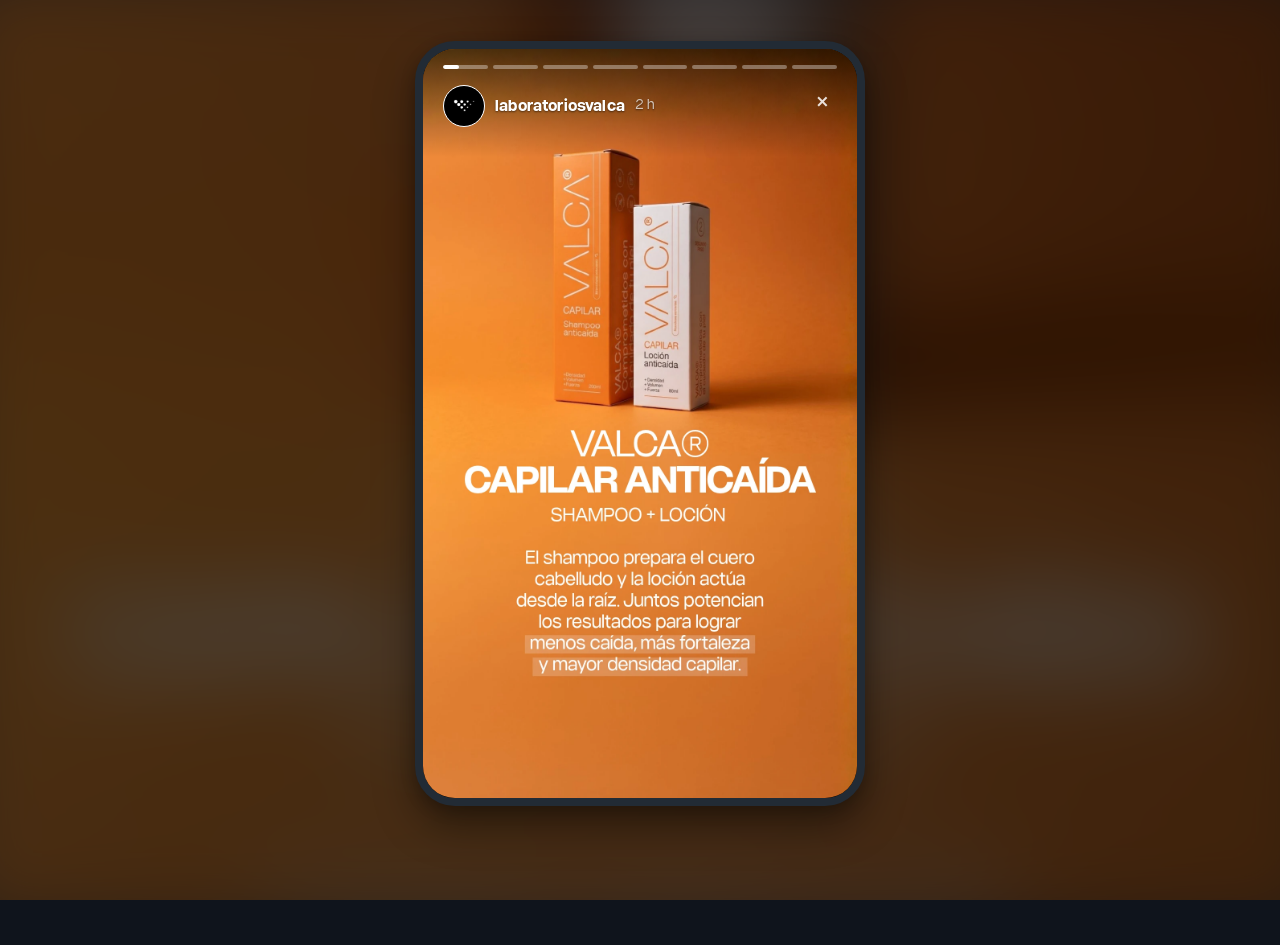
==== commit 96767799: "fix: update CTA wording, Capilar cover and Regeneradora slide order" ====
--- a/pages/capilar.html
+++ b/pages/capilar.html
@@ -87,7 +87,7 @@
         <div class="story-slide story-slide--full" data-index="7" data-src="../images/Capilar/07-cta.webp">
           <img src="../images/Capilar/07-cta.webp" alt="VALCA Capilar - 8 de 8">
           <div class="story-slide-overlay">
-            <p class="story-coming-soon">Conseguí la tuya en</p>
+            <p class="story-coming-soon">Conseguí los tuyos en</p>
             <a href="https://valca.com.ar" target="_blank" class="story-cta-btn">valca.com.ar</a>
           </div>
         </div>
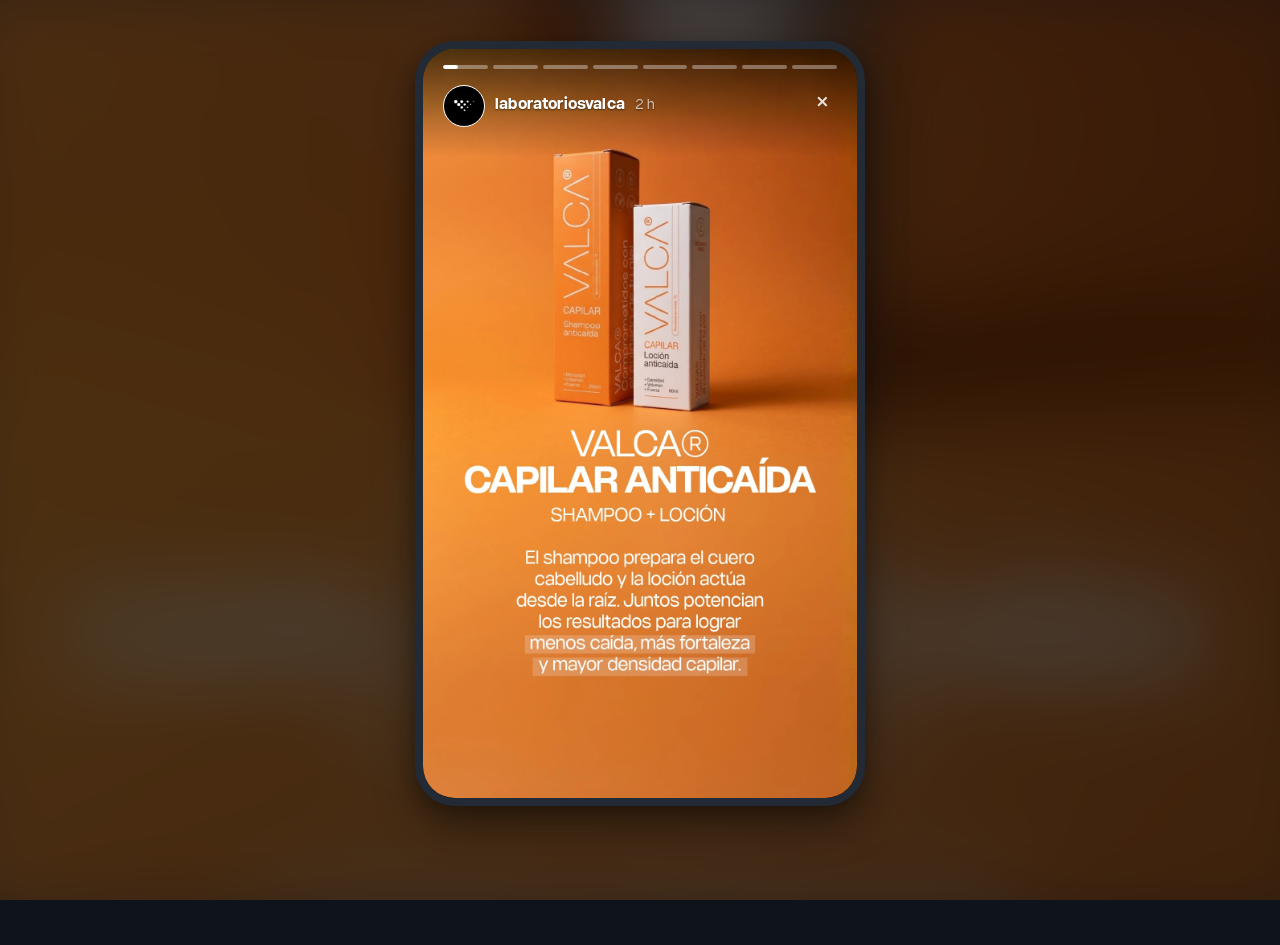
==== commit 56927642: "chore: remove unused files, dead CSS and Montserrat import" ====
--- a/pages/capilar.html
+++ b/pages/capilar.html
@@ -56,35 +56,35 @@
       <!-- Carril de las diapositivas de las historias -->
       <div class="story-track" id="story-track">
         <!-- Diapositiva 1 -->
-        <div class="story-slide story-slide--full active" data-index="0" data-src="../images/Capilar/00.webp">
+        <div class="story-slide active" data-index="0" data-src="../images/Capilar/00.webp">
           <img src="../images/Capilar/00.webp" alt="VALCA Capilar - 1 de 8">
         </div>
         <!-- Diapositiva 2 -->
-        <div class="story-slide story-slide--full" data-index="1" data-src="../images/Capilar/01.webp">
+        <div class="story-slide" data-index="1" data-src="../images/Capilar/01.webp">
           <img src="../images/Capilar/01.webp" alt="VALCA Capilar - 2 de 8">
         </div>
         <!-- Diapositiva 3 -->
-        <div class="story-slide story-slide--full" data-index="2" data-src="../images/Capilar/02.webp">
+        <div class="story-slide" data-index="2" data-src="../images/Capilar/02.webp">
           <img src="../images/Capilar/02.webp" alt="VALCA Capilar - 3 de 8">
         </div>
         <!-- Diapositiva 4 -->
-        <div class="story-slide story-slide--full" data-index="3" data-src="../images/Capilar/03.webp">
+        <div class="story-slide" data-index="3" data-src="../images/Capilar/03.webp">
           <img src="../images/Capilar/03.webp" alt="VALCA Capilar - 4 de 8">
         </div>
         <!-- Diapositiva 5 -->
-        <div class="story-slide story-slide--full" data-index="4" data-src="../images/Capilar/04.webp">
+        <div class="story-slide" data-index="4" data-src="../images/Capilar/04.webp">
           <img src="../images/Capilar/04.webp" alt="VALCA Capilar - 5 de 8">
         </div>
         <!-- Diapositiva 6 -->
-        <div class="story-slide story-slide--full" data-index="5" data-src="../images/Capilar/05.webp">
+        <div class="story-slide" data-index="5" data-src="../images/Capilar/05.webp">
           <img src="../images/Capilar/05.webp" alt="VALCA Capilar - 6 de 8">
         </div>
         <!-- Diapositiva 7 -->
-        <div class="story-slide story-slide--full" data-index="6" data-src="../images/Capilar/06.webp">
+        <div class="story-slide" data-index="6" data-src="../images/Capilar/06.webp">
           <img src="../images/Capilar/06.webp" alt="VALCA Capilar - 7 de 8">
         </div>
         <!-- Diapositiva 8 -->
-        <div class="story-slide story-slide--full" data-index="7" data-src="../images/Capilar/07-cta.webp">
+        <div class="story-slide" data-index="7" data-src="../images/Capilar/07-cta.webp">
           <img src="../images/Capilar/07-cta.webp" alt="VALCA Capilar - 8 de 8">
           <div class="story-slide-overlay">
             <p class="story-coming-soon">Conseguí los tuyos en</p>
--- a/index.css
+++ b/index.css
@@ -1,6 +1,3 @@
-/* Importación de Google Fonts */
-@import url('https://fonts.googleapis.com/css2?family=Montserrat:wght@300;400;500;600;700&display=swap');
-
 @font-face {
   font-family: 'OskariG2-Book';
   src: url('tipografia/OskariG2-Book.ttf') format('truetype');
@@ -16,18 +13,12 @@
 }
 
 :root {
-  --font-family: 'Montserrat', sans-serif;
+  --font-family: 'OskariG2-Book', sans-serif;
   
   /* Colores de marca */
   --color-teal: #0693a8;
-  --color-dark-teal: #1d5662;
-  --color-green: #9ab761;
-  --color-lavender: #b99ed4;
-  --color-pink: #e074bb;
-  --color-orange: #e57d20;
   
   --color-bg-desktop: #0f141c;
-  --color-card-border: rgba(255, 255, 255, 0.1);
   --shadow-premium: 0 20px 40px rgba(0, 0, 0, 0.4), 0 5px 15px rgba(0, 0, 0, 0.2);
 }
 
@@ -229,11 +220,6 @@
   transform: translateY(0) scale(0.97);
 }
 
-/* Tarjetas "muy pronto": sin enlace ni efectos */
-.menu-card.is-soon {
-  cursor: default;
-}
-
 /* Animaciones Premium */
 @keyframes fadeInDown {
   from {
@@ -289,30 +275,11 @@
   pointer-events: none;
 }
 
-.story-slide.active {
-  opacity: 1;
-  visibility: visible;
-  z-index: 15;
-  pointer-events: none;
-}
-
-/* Recorte de la barra de progreso estática pre-renderizada:
-   Las imágenes de la 4 a la 9 ya vienen con una barra de progreso estática arriba.
-   Para ocultarla, recortamos el 5% superior de las imágenes, escalándolas
-   ligeramente para que sigan llenando el contenedor perfectamente.
-*/
 .story-slide img {
   width: 100%;
-  height: 105%; /* Hace la imagen más alta */
-  margin-top: -5%; /* Desplaza la imagen hacia arriba para recortar la barra estática superior */
+  height: 100%;
   object-fit: cover;
   pointer-events: none;
-}
-
-/* Diapositivas a pantalla completa (sin barra estática arriba): sin recorte ni estiramiento */
-.story-slide--full img {
-  height: 100%;
-  margin-top: 0;
 }
 
 /* Zonas táctiles de navegación */
